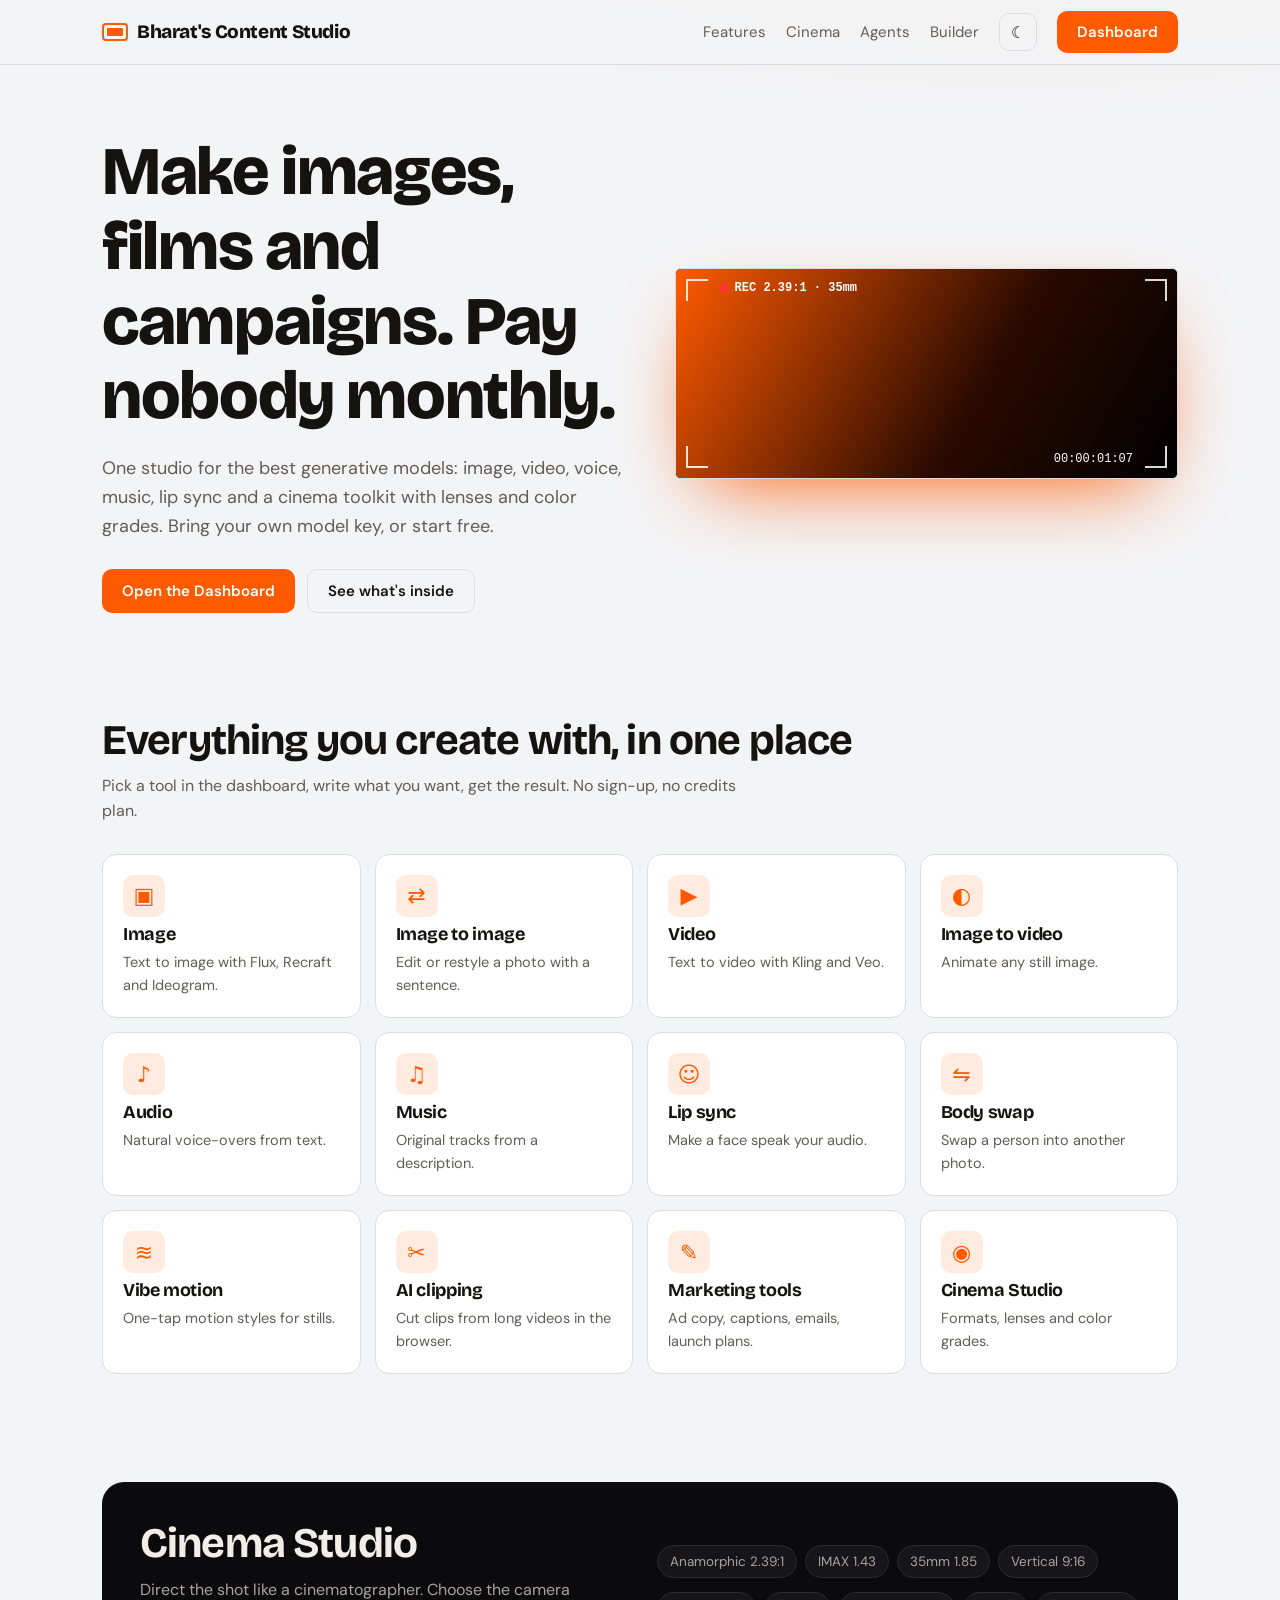
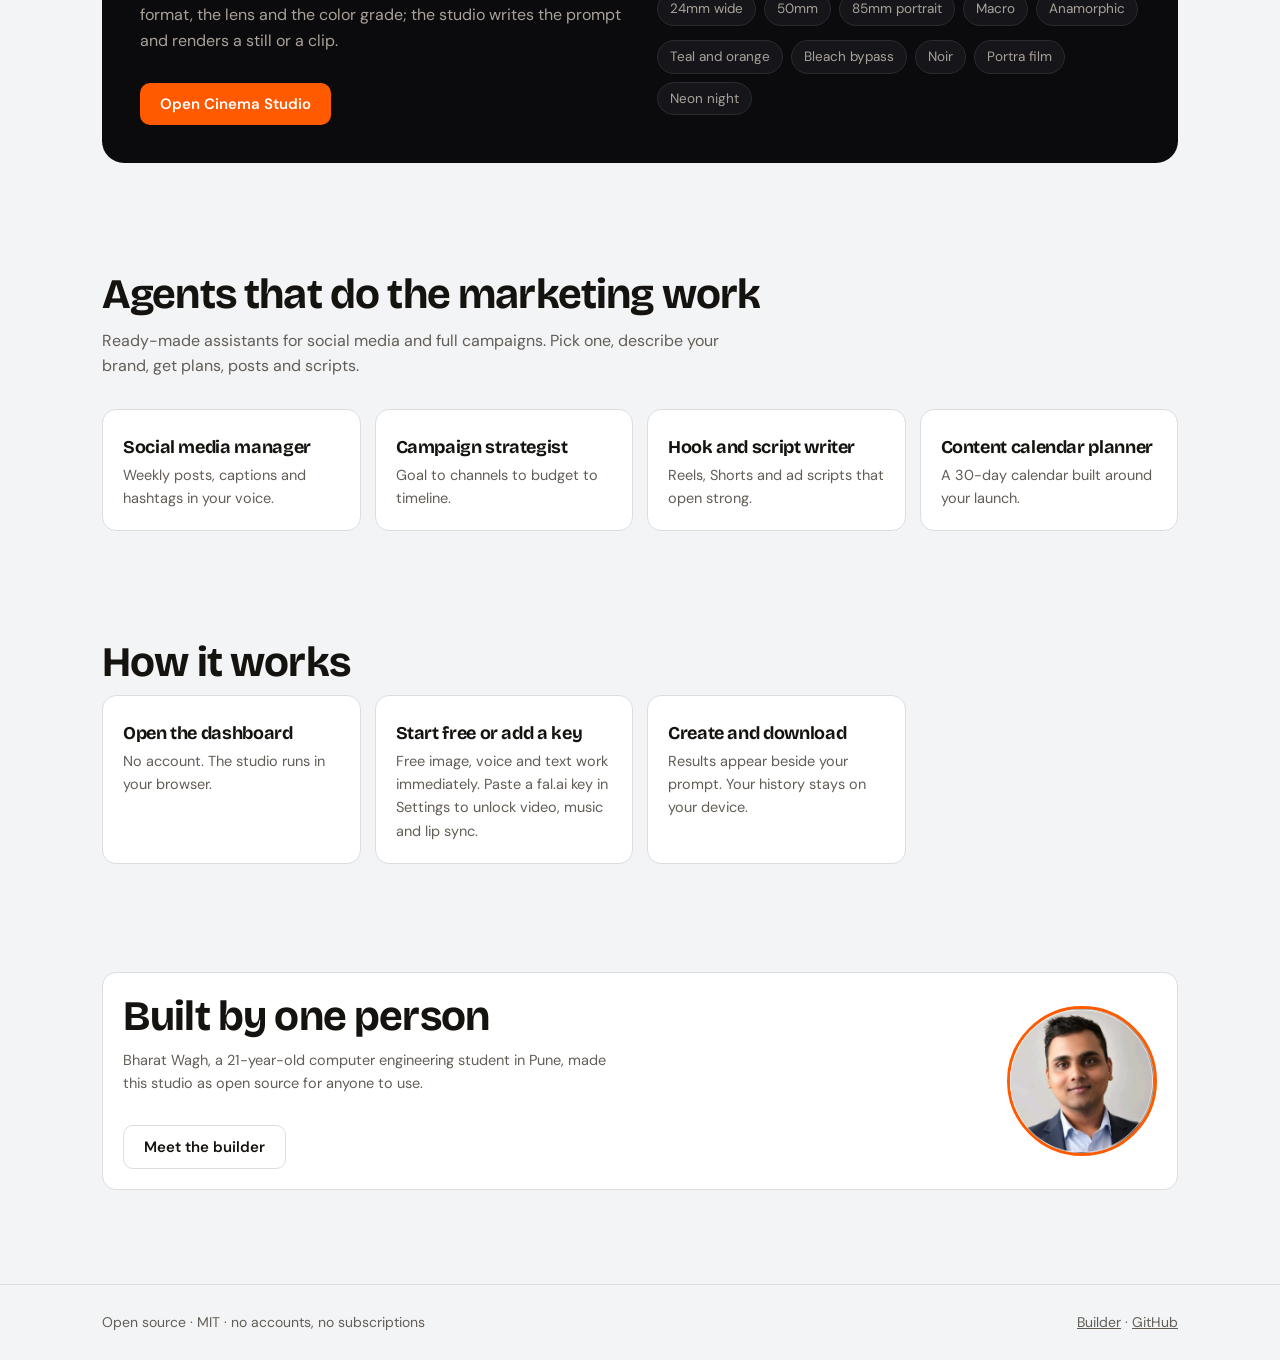
==== index.html @ f20918d5 "first commit" ====
<!doctype html><html lang=en><head><meta charset=utf-8><meta name=viewport content="width=device-width,initial-scale=1">
<title>Bharat's Content Studio — every creative AI model in one place</title>
<meta name=description content="A subscription-free AI creative studio: image, video, audio, music, lip sync, Cinema Studio and marketing agents.">
<link rel="preconnect" href="https://fonts.googleapis.com"><link href="https://fonts.googleapis.com/css2?family=Bricolage+Grotesque:wght@700;800&family=DM+Sans:wght@400;500;600&display=swap" rel="stylesheet"><link rel=stylesheet href=style.css><script src=shell.js></script></head><body>
<div id=nav></div>
<main class=wrap>
<div class=hero><div><h1>Make images, films and campaigns. Pay nobody monthly.</h1>
<p>One studio for the best generative models: image, video, voice, music, lip sync and a cinema toolkit with lenses and color grades. Bring your own model key, or start free.</p>
<div class=row><a class=btn href=studio.html>Open the Dashboard</a><a class="btn ghost" href=#features>See what's inside</a></div></div>
<div class=vf aria-hidden=true><div class="sc on" style="background:linear-gradient(120deg,#ff5a00,#2a0a00 60%,#000)"></div><div class=sc style="background:linear-gradient(200deg,#0f4c5c,#e36414 80%)"></div><div class=sc style="background:linear-gradient(60deg,#111,#5c1a00 55%,#ffb347)"></div><b></b><b></b><b></b><b></b><span>REC 2.39:1 · 35mm</span><em id=tc>00:00:00:00</em></div></div>

<section id=features><h2>Everything you create with, in one place</h2><p class=sub>Pick a tool in the dashboard, write what you want, get the result. No sign-up, no credits plan.</p><div class=grid id=fg></div></section>

<section id=cinema><div class="band split"><div><h2>Cinema Studio</h2><p class=sub>Direct the shot like a cinematographer. Choose the camera format, the lens and the color grade; the studio writes the prompt and renders a still or a clip.</p><a class=btn href="studio.html#cin">Open Cinema Studio</a></div>
<div><div class=chips id=c1></div><div class=chips id=c2></div><div class=chips id=c3></div></div></div></section>

<section id=agents><h2>Agents that do the marketing work</h2><p class=sub>Ready-made assistants for social media and full campaigns. Pick one, describe your brand, get plans, posts and scripts.</p><div class=grid id=ag></div></section>

<section><h2>How it works</h2><div class=grid>
<div class=card><h3>Open the dashboard</h3><p>No account. The studio runs in your browser.</p></div>
<div class=card><h3>Start free or add a key</h3><p>Free image, voice and text work immediately. Paste a fal.ai key in Settings to unlock video, music and lip sync.</p></div>
<div class=card><h3>Create and download</h3><p>Results appear beside your prompt. Your history stays on your device.</p></div></div></section>

<section><div class="card split"><div><h2>Built by one person</h2><p class=sub>Bharat Wagh, a 21-year-old computer engineering student in Pune, made this studio as open source for anyone to use.</p><a class="btn ghost" href=builder.html>Meet the builder</a></div><img src=assets/bharat.jpg alt="Bharat Wagh" style="width:150px;height:150px;border-radius:50%;object-fit:cover;justify-self:end;border:3px solid var(--ac)"></div></section>
</main><div id=foot></div>
<script>
const F=[['▣','Image','Text to image with Flux, Recraft and Ideogram.'],['⇄','Image to image','Edit or restyle a photo with a sentence.'],['▶','Video','Text to video with Kling and Veo.'],['◐','Image to video','Animate any still image.'],['♪','Audio','Natural voice-overs from text.'],['♫','Music','Original tracks from a description.'],['☺','Lip sync','Make a face speak your audio.'],['⇋','Body swap','Swap a person into another photo.'],['≋','Vibe motion','One-tap motion styles for stills.'],['✂','AI clipping','Cut clips from long videos in the browser.'],['✎','Marketing tools','Ad copy, captions, emails, launch plans.'],['◉','Cinema Studio','Formats, lenses and color grades.']];
fg.innerHTML=F.map(x=>'<div class=card><div class=ic>'+x[0]+'</div><h3>'+x[1]+'</h3><p>'+x[2]+'</p></div>').join('');
const ch=(id,a)=>document.getElementById(id).innerHTML=a.map(x=>'<span>'+x+'</span>').join('');
ch('c1',['Anamorphic 2.39:1','IMAX 1.43','35mm 1.85','Vertical 9:16']);ch('c2',['24mm wide','50mm','85mm portrait','Macro','Anamorphic']);ch('c3',['Teal and orange','Bleach bypass','Noir','Portra film','Neon night']);
ag.innerHTML=[['Social media manager','Weekly posts, captions and hashtags in your voice.'],['Campaign strategist','Goal to channels to budget to timeline.'],['Hook and script writer','Reels, Shorts and ad scripts that open strong.'],['Content calendar planner','A 30-day calendar built around your launch.']].map(x=>'<div class=card><h3>'+x[0]+'</h3><p>'+x[1]+'</p></div>').join('');
let i=0,s=document.querySelectorAll('.sc');setInterval(()=>{s[i].classList.remove('on');i=(i+1)%s.length;s[i].classList.add('on')},3200);
let t=0;setInterval(()=>{t++;tc.textContent='00:00:'+String(t%60).padStart(2,'0')+':'+String((t*7)%24).padStart(2,'0')},1000);
</script></body></html>
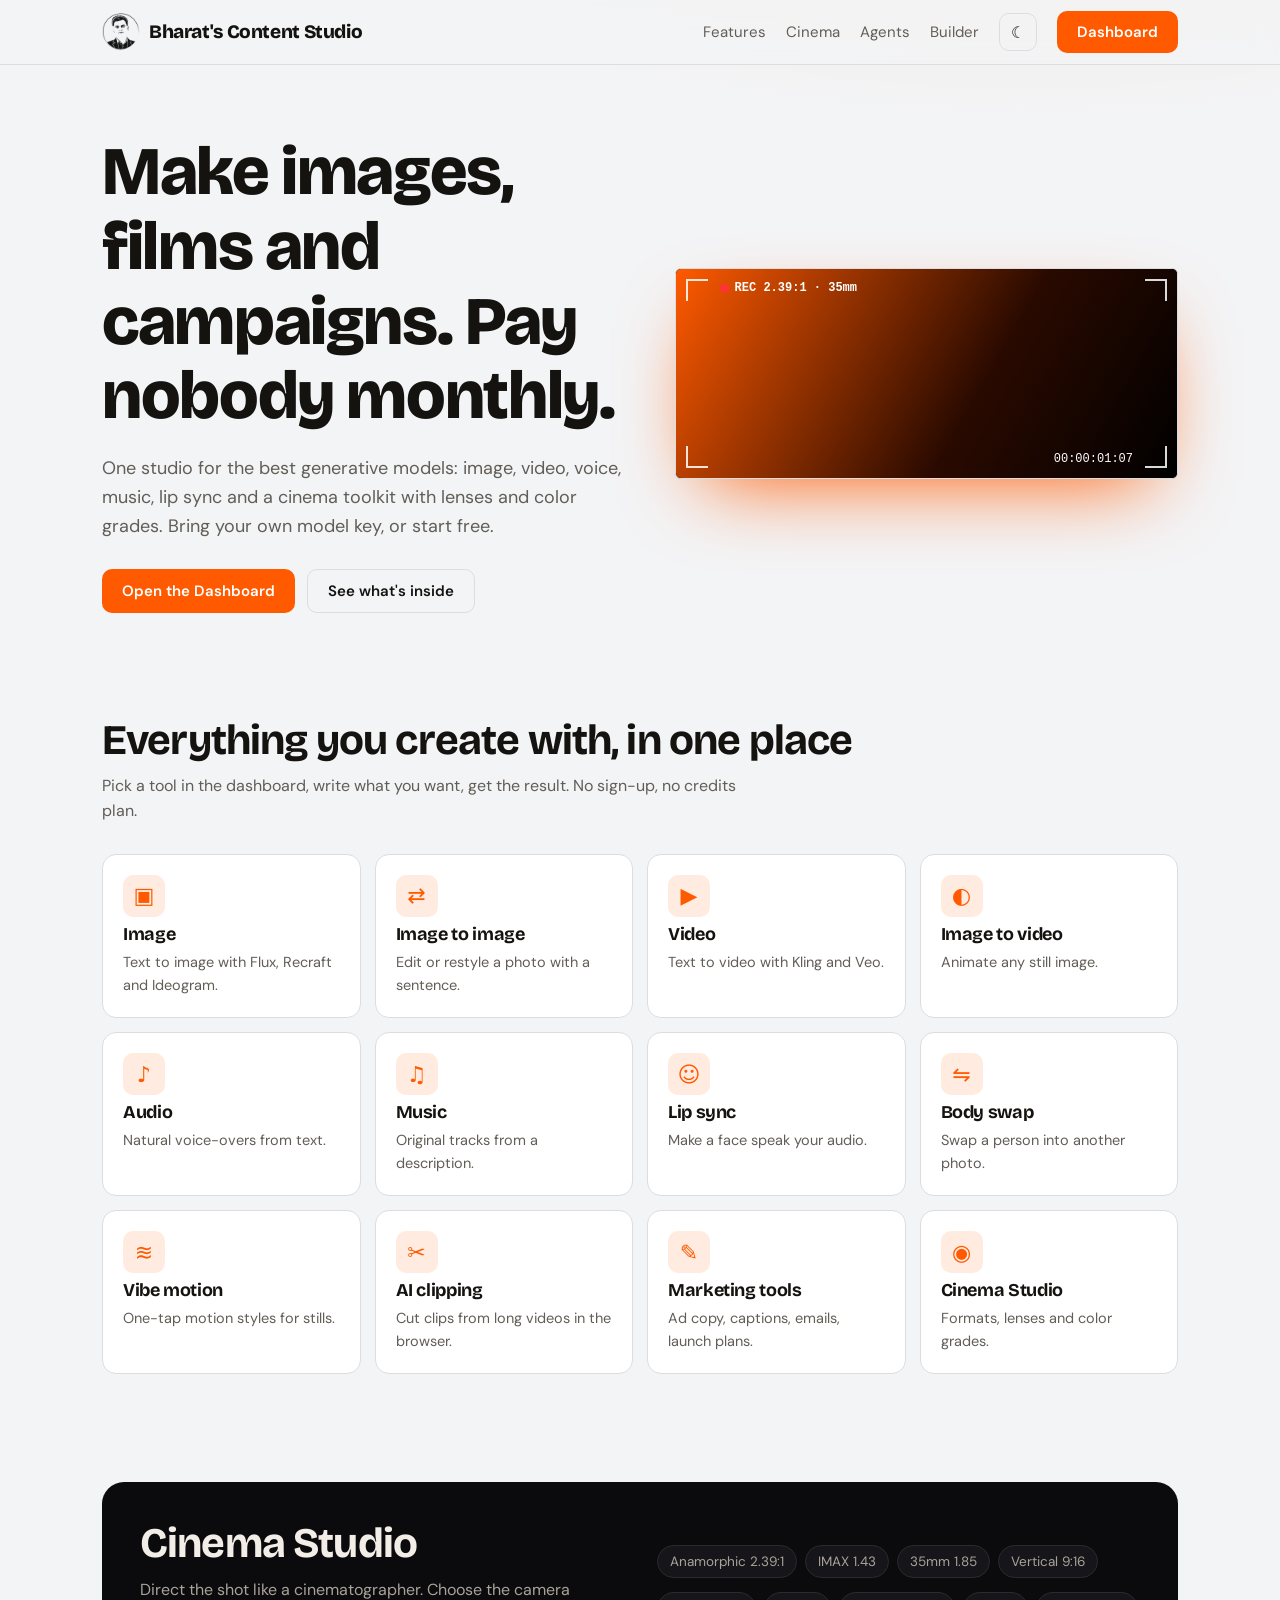
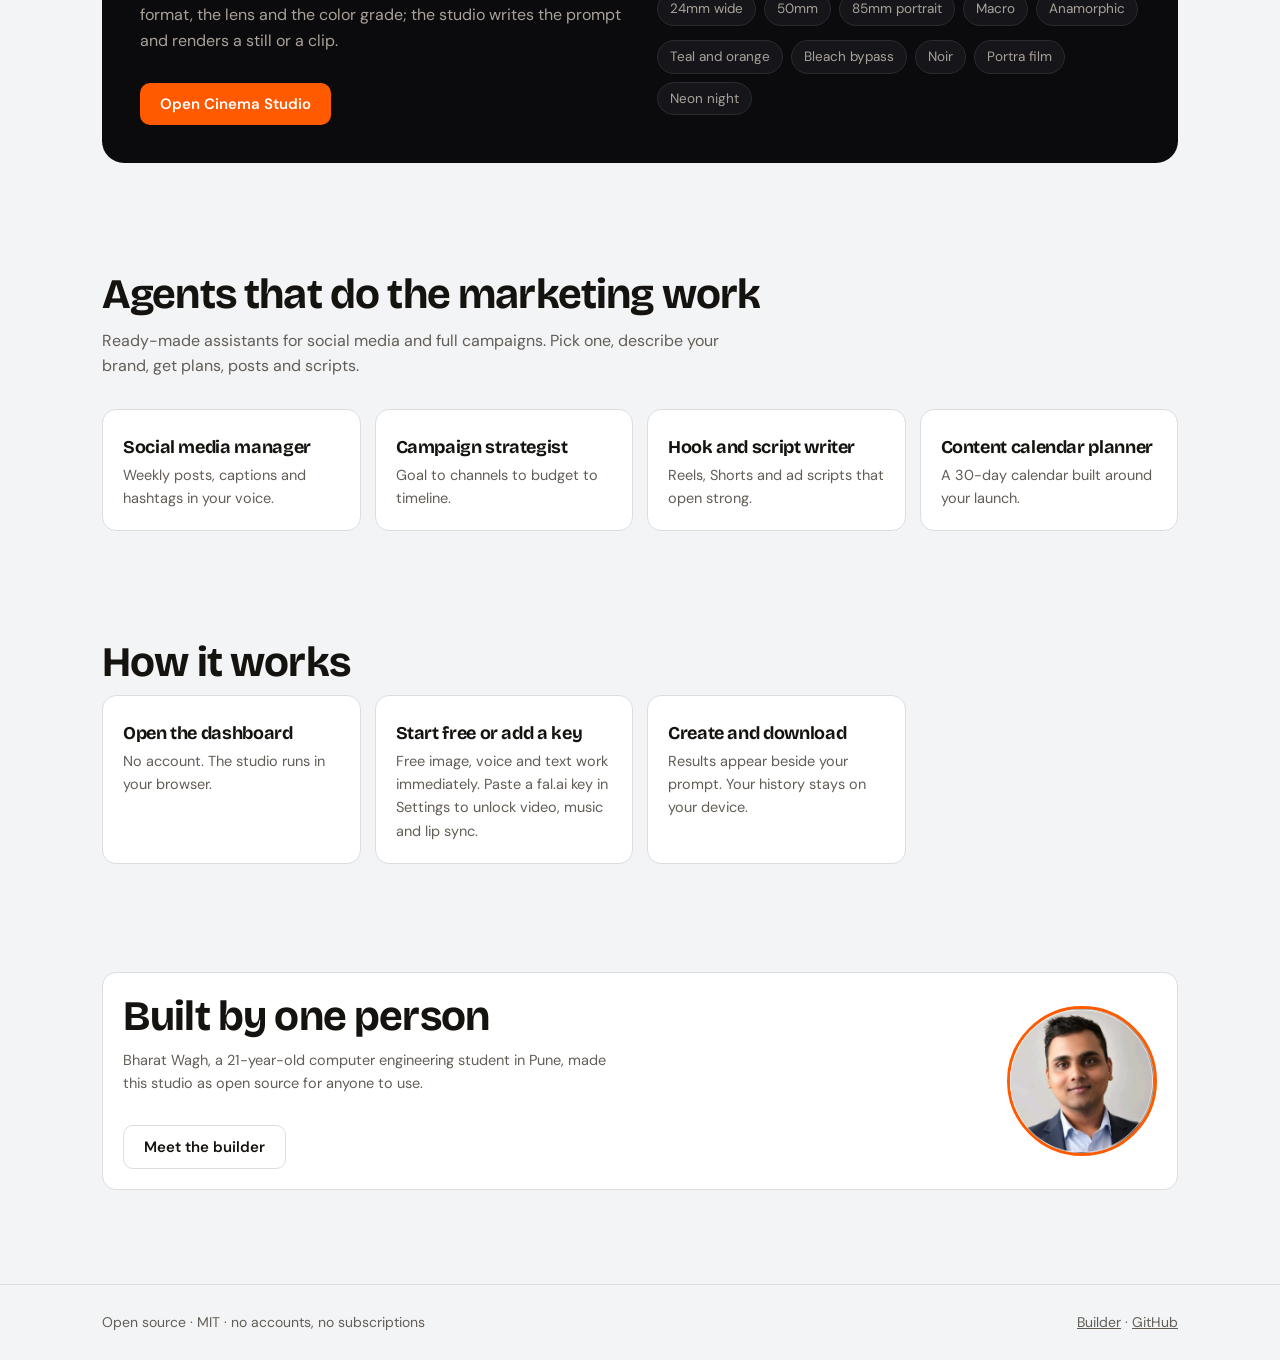
==== commit f3aad4c5: "updated logo & readme.md" ====
--- a/index.html
+++ b/index.html
@@ -1,5 +1,5 @@
 <!doctype html><html lang=en><head><meta charset=utf-8><meta name=viewport content="width=device-width,initial-scale=1">
-<title>Bharat's Content Studio — every creative AI model in one place</title>
+<link rel=icon href=assets/favicon.png><title>Bharat's Content Studio — every creative AI model in one place</title>
 <meta name=description content="A subscription-free AI creative studio: image, video, audio, music, lip sync, Cinema Studio and marketing agents.">
 <link rel="preconnect" href="https://fonts.googleapis.com"><link href="https://fonts.googleapis.com/css2?family=Bricolage+Grotesque:wght@700;800&family=DM+Sans:wght@400;500;600&display=swap" rel="stylesheet"><link rel=stylesheet href=style.css><script src=shell.js></script></head><body>
 <div id=nav></div>
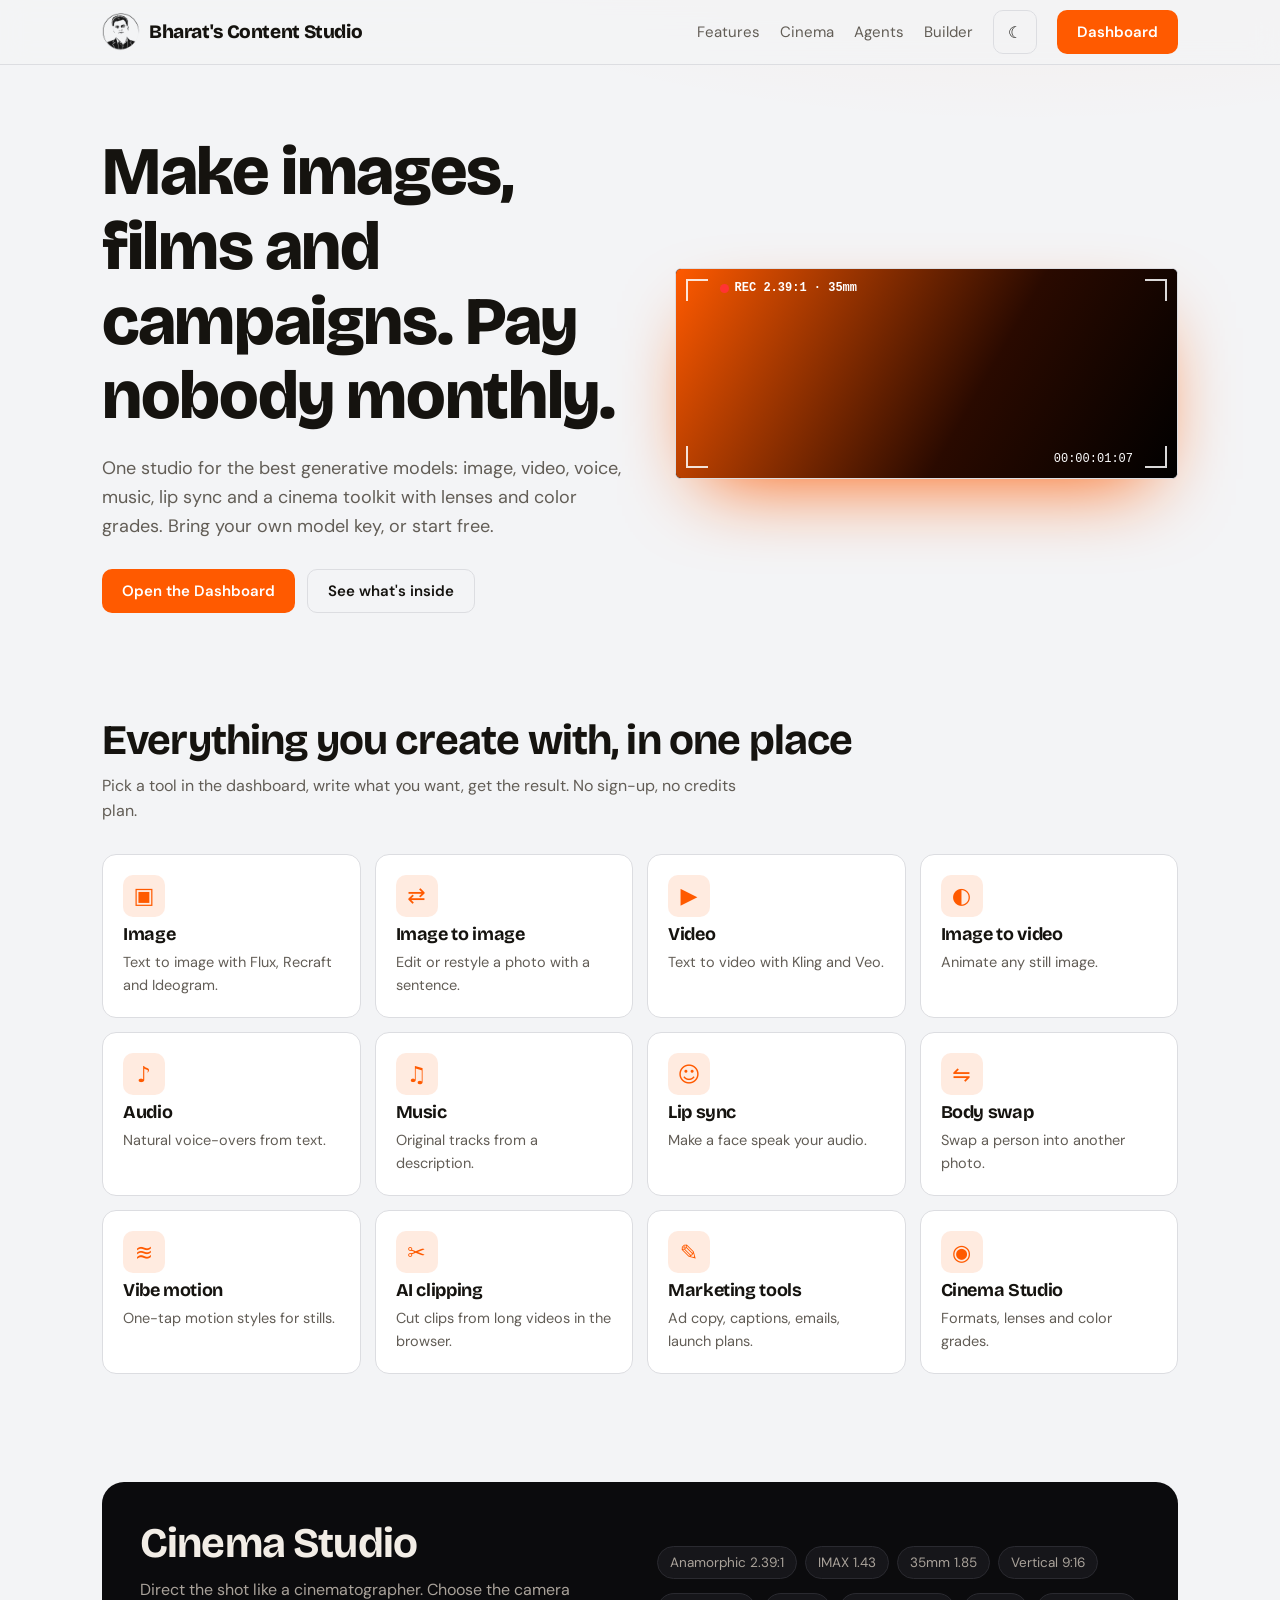
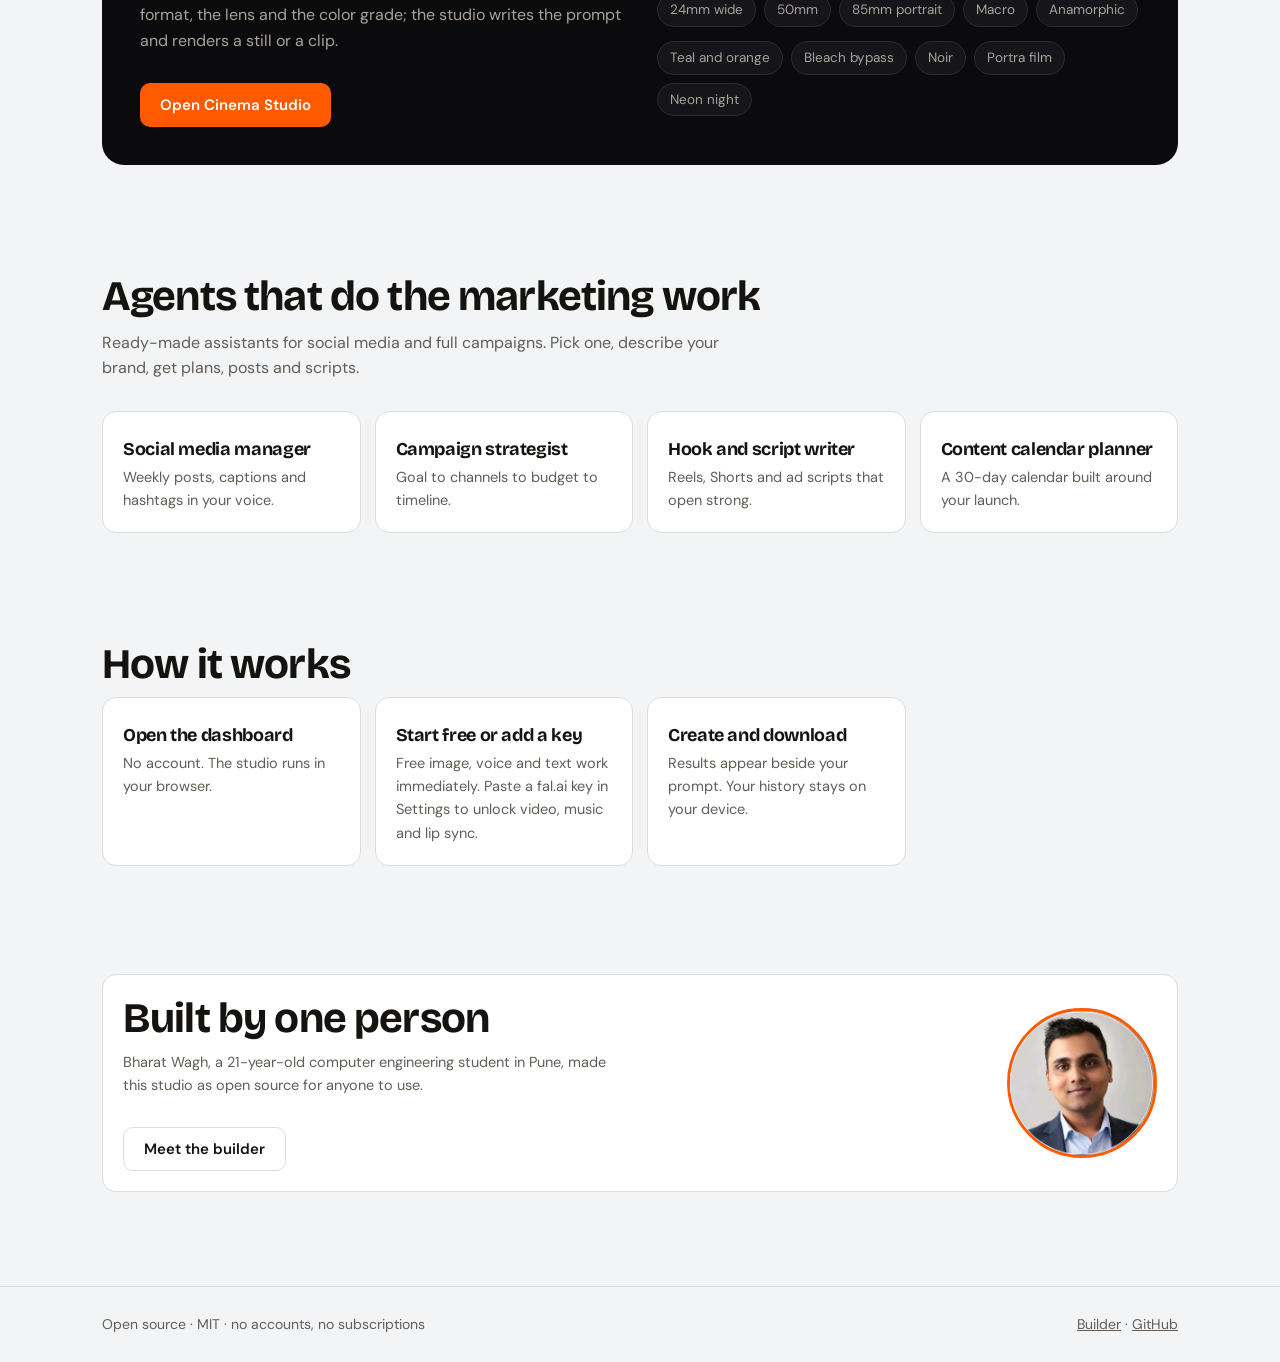
==== commit 556d5c68: "updated ux & ux to be responsive and dynamic" ====
--- a/index.html
+++ b/index.html
@@ -1,5 +1,5 @@
-<!doctype html><html lang=en><head><meta charset=utf-8><meta name=viewport content="width=device-width,initial-scale=1">
-<link rel=icon href=assets/favicon.png><title>Bharat's Content Studio — every creative AI model in one place</title>
+<!doctype html><html lang=en><head><meta charset=utf-8><meta name=viewport content="width=device-width,initial-scale=1,viewport-fit=cover">
+<link rel=icon href=assets/favicon.png><meta name=theme-color content="#ff5a00"><title>Bharat's Content Studio — every creative AI model in one place</title>
 <meta name=description content="A subscription-free AI creative studio: image, video, audio, music, lip sync, Cinema Studio and marketing agents.">
 <link rel="preconnect" href="https://fonts.googleapis.com"><link href="https://fonts.googleapis.com/css2?family=Bricolage+Grotesque:wght@700;800&family=DM+Sans:wght@400;500;600&display=swap" rel="stylesheet"><link rel=stylesheet href=style.css><script src=shell.js></script></head><body>
 <div id=nav></div>
